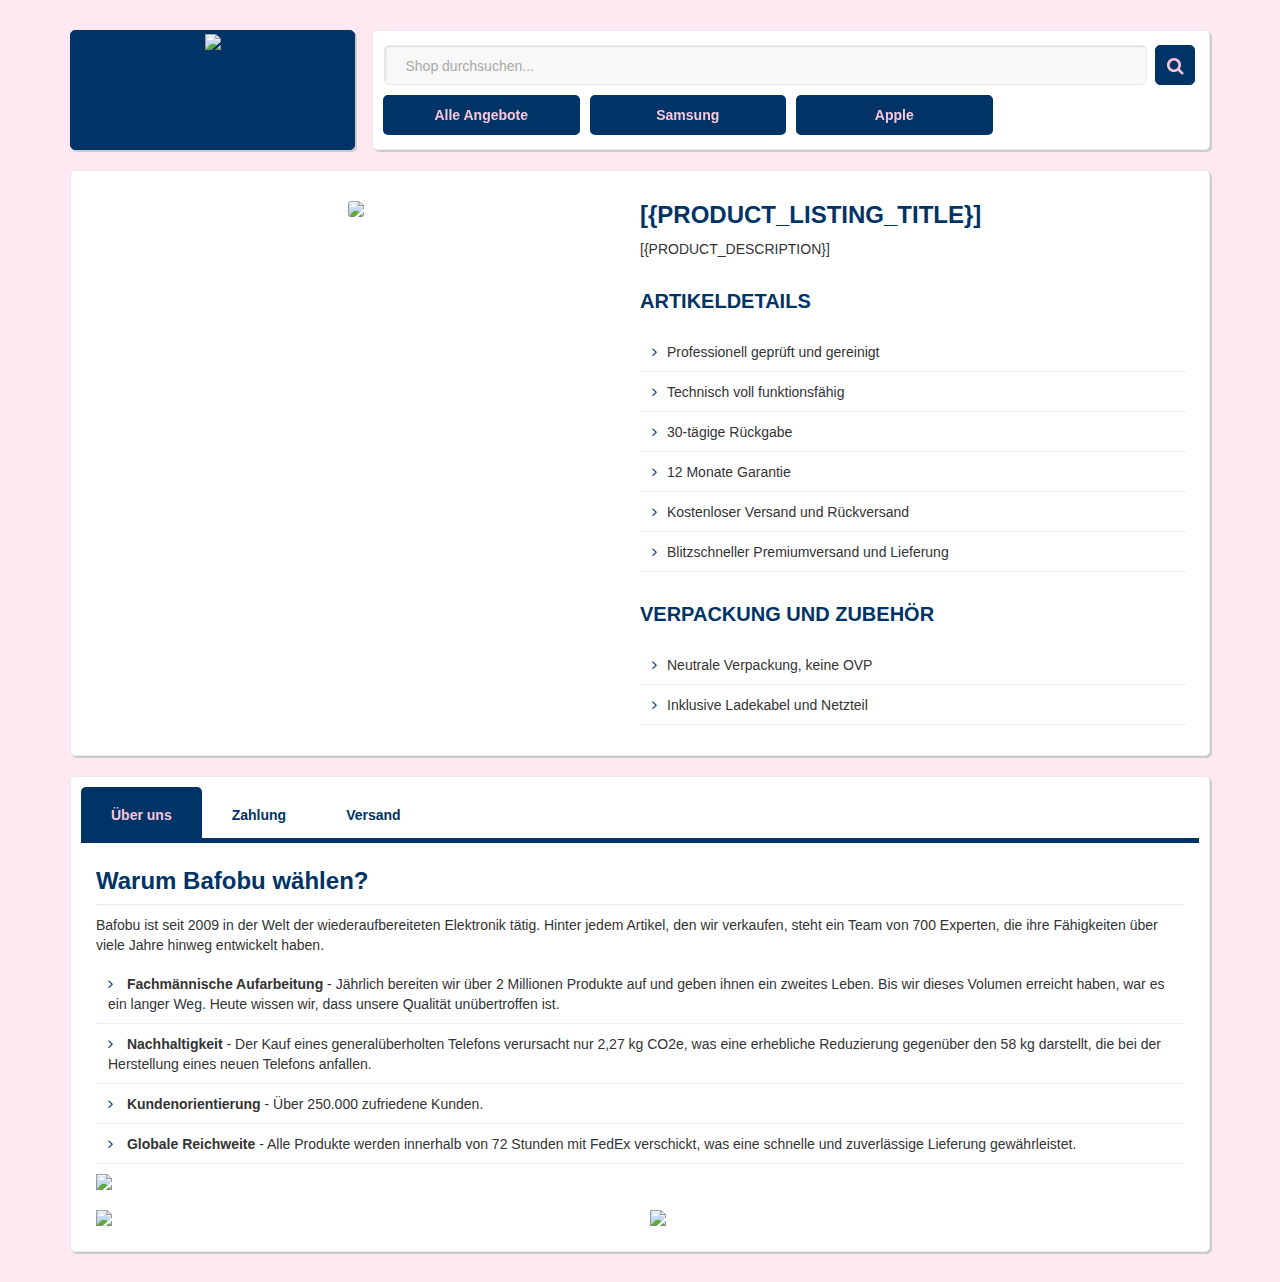
==== ebay_description.html @ 39358f20 "Add files via upload" ====
<!DOCTYPE html>
<html lang="de">
    <head>
        <meta name="copyright" content="WEBMARX" />
        <meta name="author" content="WEBMARX - Digitale Full-Service E-Commerce Agentur" />
        <meta charset="utf-8" />
        <meta name="viewport" content="width=device-width, initial-scale=1.0" />
        <style type="text/css">
            @import url(https://maxcdn.bootstrapcdn.com/bootstrap/3.3.7/css/bootstrap.min.css);
            @import url(https://maxcdn.bootstrapcdn.com/font-awesome/4.7.0/css/font-awesome.min.css);
            @import url(https://fonts.bunny.net/css?family=open-sans:400,400i,700,700i);
            @import url(https://antibura-foxway.github.io/test_rep/ebay_style.css);
        </style>
    </head>
    <body>
        <!-- Hintergrund -->
        <div class="container-fluid bg">
            <!-- Wrapper -->
            <div class="container">
                <!-- Header -->
                <div class="row header">
                    <!-- Logo -->
                    <div class="col-md-3 logo">
                        <img src="https://bafobu.realcommerce.online/img/logo.png" />
                    </div>

                    <!-- Right-Logo -->
                    <div class="col-md-9 box right-logo hidden-xs">
                        <!-- Suche -->
                        <div class="header-suche">
                            <a target="_blank" href="https://www.ebay.de/sch/furbieshop/m.html?_nkw=&_armrs=1&_ipg=&_from="
                                ><div class="suchfeld">Shop durchsuchen...</div>
                                <div class="suchbutton soh"><i class="fa fa-search"></i></div
                            ></a>
                        </div>

                        <!-- Topheader -->
                        <div class="topheader">
                            <ul>
                                <li><a class="soh" target="_blank" href="https://www.ebay.de/usr/furbieshop">Alle Angebote</a></li>
                                <li>
                                    <a
                                        class="soh"
                                        target="_blank"
                                        href="https://www.ebay.de/sch/i.html?_dkr=1&iconV2Request=true&_blrs=recall_filtering&_ssn=furbieshop&store_cat=0&store_name=flip4shop&_oac=1&_nkw=samsung"
                                        >Samsung</a
                                    >
                                </li>
                                <li>
                                    <a
                                        class="soh"
                                        target="_blank"
                                        href="https://www.ebay.de/sch/i.html?_dkr=1&iconV2Request=true&_blrs=recall_filtering&_ssn=furbieshop&store_cat=0&store_name=flip4shop&_oac=1&_nkw=apple"
                                        >Apple</a
                                    >
                                </li>
                            </ul>
                            <!-- Topheader -->
                        </div>

                        <!-- Right-Logo -->
                    </div>

                    <!-- Header -->
                </div>

                <!-- Artikelbeschreibung -->
                <div class="row box menubox">
                    <!-- Artikelbilder -->
                    <div class="col-md-6 artpic">
                        <div class="artikelbilder galerie">
                            <input name="switch" id="slide1" class="anker slide" type="radio" checked="" />
                            <input name="switch" id="slide2" class="anker slide" type="radio" />
                            <input name="switch" id="slide3" class="anker slide" type="radio" />
                            <input name="switch" id="slide4" class="anker slide" type="radio" />

                            <ul>
                                <li class="pic1 img slide"><img src="[{PRODUCT_IMAGE1}]" /></li>
                            </ul>

                            <!-- Artikelbilder -->
                        </div>
                    </div>

                    <!-- Artikeldetails -->
                    <div class="col-md-6 artdsc">
                        <h1>[{PRODUCT_LISTING_TITLE}]</h1>
                        <p>[{PRODUCT_DESCRIPTION}]</p>
                        <h2>Artikeldetails</h2>
                        <ul>
                            <li>Professionell geprüft und gereinigt</li>
                            <li>Technisch voll funktionsfähig</li>
                            <li>30-tägige Rückgabe</li>
                            <li>12 Monate Garantie</li>
                            <li>Kostenloser Versand und Rückversand</li>
                            <li>Blitzschneller Premiumversand und Lieferung</li>
                        </ul>
                        <h2>Verpackung und Zubehör</h2>
                        <ul>
                            <li>Neutrale Verpackung, keine OVP</li>
                            <li>Inklusive Ladekabel und Netzteil</li>
                        </ul>
                    </div>

                    <!-- Artikelbeschreibung -->
                </div>

                <!-- Tabs -->
                <div class="tabs box">
                    <input type="radio" name="tabs" id="tab1" checked="" />
                    <label for="tab1"><span>Über uns</span></label>
                    <input type="radio" name="tabs" id="tab2" />
                    <label for="tab2"><span>Zahlung</span></label>
                    <input type="radio" name="tabs" id="tab3" />
                    <label for="tab3"><span>Versand</span></label>

                    <div id="tab-content1" class="tab-content">
                        <div class="row">
                            <h1>Warum Bafobu wählen?</h1>
                            Bafobu ist seit 2009 in der Welt der wiederaufbereiteten Elektronik tätig. Hinter jedem Artikel, den wir verkaufen, steht ein Team
                            von 700 Experten, die ihre Fähigkeiten über viele Jahre hinweg entwickelt haben.

                            <ul>
                                <li>
                                    <strong>Fachmännische Aufarbeitung</strong> - Jährlich bereiten wir über 2 Millionen Produkte auf und geben ihnen ein
                                    zweites Leben. Bis wir dieses Volumen erreicht haben, war es ein langer Weg. Heute wissen wir, dass unsere Qualität
                                    unübertroffen ist.
                                </li>
                                <li>
                                    <strong>Nachhaltigkeit</strong> - Der Kauf eines generalüberholten Telefons verursacht nur 2,27 kg CO2e, was eine erhebliche
                                    Reduzierung gegenüber den 58 kg darstellt, die bei der Herstellung eines neuen Telefons anfallen.
                                </li>
                                <li>&nbsp;<strong>Kundenorientierung</strong> - Über 250.000 zufriedene Kunden.</li>
                                <li>
                                    <strong>Globale Reichweite</strong> - Alle Produkte werden innerhalb von 72 Stunden mit FedEx verschickt, was eine schnelle
                                    und zuverlässige Lieferung gewährleistet.
                                </li>
                            </ul>
                        </div>
                        <div class="row">
                            <img src="https://bafobu.realcommerce.online/img/facility.jpg" class="img-responsive" />
                            <div class="col-md-6 tab-pic">
                                <img src="https://bafobu.realcommerce.online/img/foxway-IMG_0170-0193.jpg" class="img-responsive" />
                            </div>
                            <div class="col-md-6 tab-pic">
                                <img src="https://bafobu.realcommerce.online/img/foxway-IMG_0115-0183.jpg" class="img-responsive" />
                            </div>
                        </div>
                    </div>
                    <div id="tab-content2" class="tab-content">
                        <div class="row">
                            <div class="col-md-6 artdsc">
                                <h1>Zahlung</h1>
                                Bei eBay gibt es verschiedene Zahlungsmethoden, die Sie nutzen können, um Ihre Einkäufe zu bezahlen. Dazu gehören Kreditkarte,
                                PayPal, Apple Pay (nur über die eBay-App und die mobile Website von eBay), Google Pay, Klarna Rechnung, Klarna Sofortüberweisung
                                und Klarna Ratenkauf.
                            </div>
                            <div class="col-md-6 tab-pic">
                                <img src="https://bafobu.realcommerce.online/img/payment.png" class="img-responsive" />
                            </div>
                        </div>
                    </div>
                    <div id="tab-content3" class="tab-content">
                        <div class="row">
                            <div class="col-md-6 artdsc">
                                <h1>Premiumversand</h1>
                                Wir versenden spätestens am nächsten Werktag mit Fedex Express. Im Regelfall findet die Zustellung in 1-2 Werktagen statt.
                            </div>
                            <div class="col-md-6 tab-pic">
                                <img src="https://bafobu.realcommerce.online/img/fedex.png" class="img-responsive fedex-img" />
                            </div>
                        </div>
                    </div>

                    <!-- Tabs -->
                </div>
                <!-- Wrapper -->
            </div>
            <!-- Hintergrund -->
        </div>
    </body>
</html>
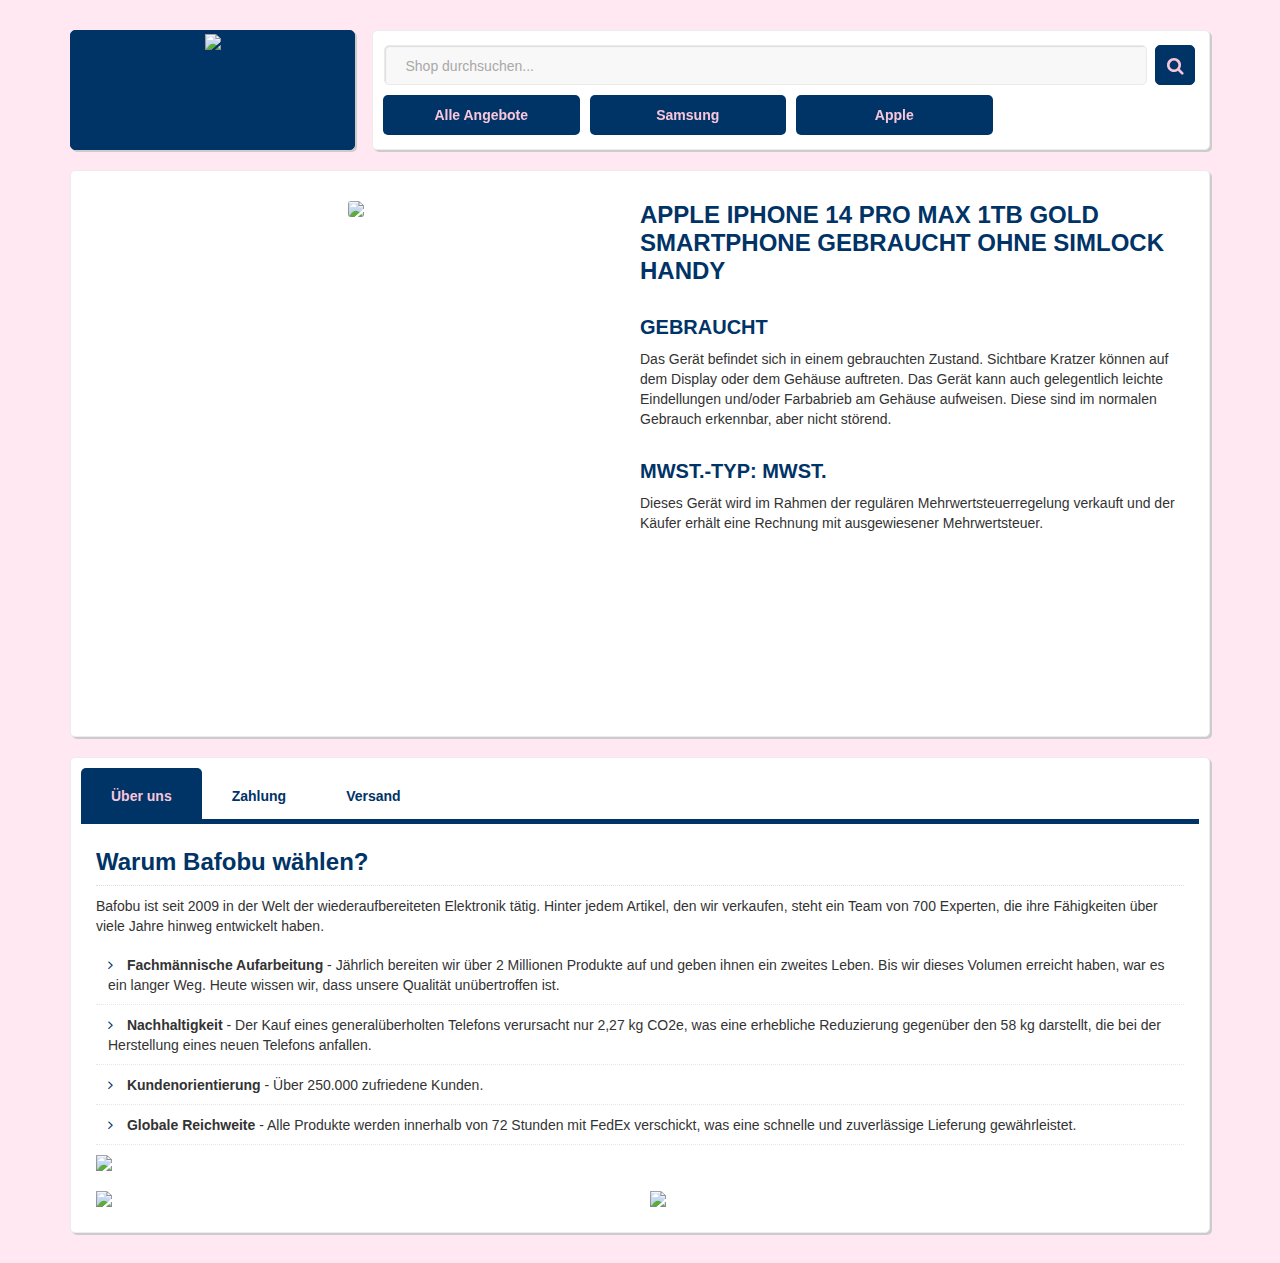
==== commit a5a8e8fd: "Add files via upload" ====
--- a/ebay_description.html
+++ b/ebay_description.html
@@ -22,7 +22,7 @@
                 <div class="row header">
                     <!-- Logo -->
                     <div class="col-md-3 logo">
-                        <img src="https://bafobu.realcommerce.online/img/logo.png" />
+                        <img src="https://rosie-prod.s3.eu-west-1.amazonaws.com/eBayContent/logo.png" />
                     </div>
 
                     <!-- Right-Logo -->
@@ -76,7 +76,7 @@
                             <input name="switch" id="slide4" class="anker slide" type="radio" />
 
                             <ul>
-                                <li class="pic1 img slide"><img src="[{PRODUCT_IMAGE1}]" /></li>
+                                <li class="pic1 img slide"><img src="[{PRODUCT_IMAGE1}]"></li>
                             </ul>
 
                             <!-- Artikelbilder -->
@@ -85,22 +85,11 @@
 
                     <!-- Artikeldetails -->
                     <div class="col-md-6 artdsc">
-                        <h1>[{PRODUCT_LISTING_TITLE}]</h1>
-                        <p>[{PRODUCT_DESCRIPTION}]</p>
-                        <h2>Artikeldetails</h2>
-                        <ul>
-                            <li>Professionell geprüft und gereinigt</li>
-                            <li>Technisch voll funktionsfähig</li>
-                            <li>30-tägige Rückgabe</li>
-                            <li>12 Monate Garantie</li>
-                            <li>Kostenloser Versand und Rückversand</li>
-                            <li>Blitzschneller Premiumversand und Lieferung</li>
-                        </ul>
-                        <h2>Verpackung und Zubehör</h2>
-                        <ul>
-                            <li>Neutrale Verpackung, keine OVP</li>
-                            <li>Inklusive Ladekabel und Netzteil</li>
-                        </ul>
+                        <h1>Apple iPhone 14 Pro Max 1TB Gold Smartphone Gebraucht Ohne Simlock Handy</h1>
+                        <h2>Gebraucht</h2>
+                        <p>Das Gerät befindet sich in einem gebrauchten Zustand. Sichtbare Kratzer können auf dem Display oder dem Gehäuse auftreten. Das Gerät kann auch gelegentlich leichte Eindellungen und/oder Farbabrieb am Gehäuse aufweisen. Diese sind im normalen Gebrauch erkennbar, aber nicht störend.</p>
+                        <h2>MwSt.-Typ: MwSt.</h2>
+                        <p>Dieses Gerät wird im Rahmen der regulären Mehrwertsteuerregelung verkauft und der Käufer erhält eine Rechnung mit ausgewiesener Mehrwertsteuer.</p>
                     </div>
 
                     <!-- Artikelbeschreibung -->
@@ -139,12 +128,12 @@
                             </ul>
                         </div>
                         <div class="row">
-                            <img src="https://bafobu.realcommerce.online/img/facility.jpg" class="img-responsive" />
+                            <img src="https://rosie-prod.s3.eu-west-1.amazonaws.com/eBayContent/facility.jpg" class="img-responsive" />
                             <div class="col-md-6 tab-pic">
-                                <img src="https://bafobu.realcommerce.online/img/foxway-IMG_0170-0193.jpg" class="img-responsive" />
+                                <img src="https://rosie-prod.s3.eu-west-1.amazonaws.com/eBayContent/foxway.jpeg" class="img-responsive" />
                             </div>
                             <div class="col-md-6 tab-pic">
-                                <img src="https://bafobu.realcommerce.online/img/foxway-IMG_0115-0183.jpg" class="img-responsive" />
+                                <img src="https://rosie-prod.s3.eu-west-1.amazonaws.com/eBayContent/foxway2.jpeg" class="img-responsive" />
                             </div>
                         </div>
                     </div>
@@ -157,7 +146,7 @@
                                 und Klarna Ratenkauf.
                             </div>
                             <div class="col-md-6 tab-pic">
-                                <img src="https://bafobu.realcommerce.online/img/payment.png" class="img-responsive" />
+                                <img src="https://rosie-prod.s3.eu-west-1.amazonaws.com/eBayContent/payment.png" class="img-responsive" />
                             </div>
                         </div>
                     </div>
@@ -168,7 +157,7 @@
                                 Wir versenden spätestens am nächsten Werktag mit Fedex Express. Im Regelfall findet die Zustellung in 1-2 Werktagen statt.
                             </div>
                             <div class="col-md-6 tab-pic">
-                                <img src="https://bafobu.realcommerce.online/img/fedex.png" class="img-responsive fedex-img" />
+                                <img src="https://rosie-prod.s3.eu-west-1.amazonaws.com/eBayContent/fedex.png" class="img-responsive fedex-img" />
                             </div>
                         </div>
                     </div>
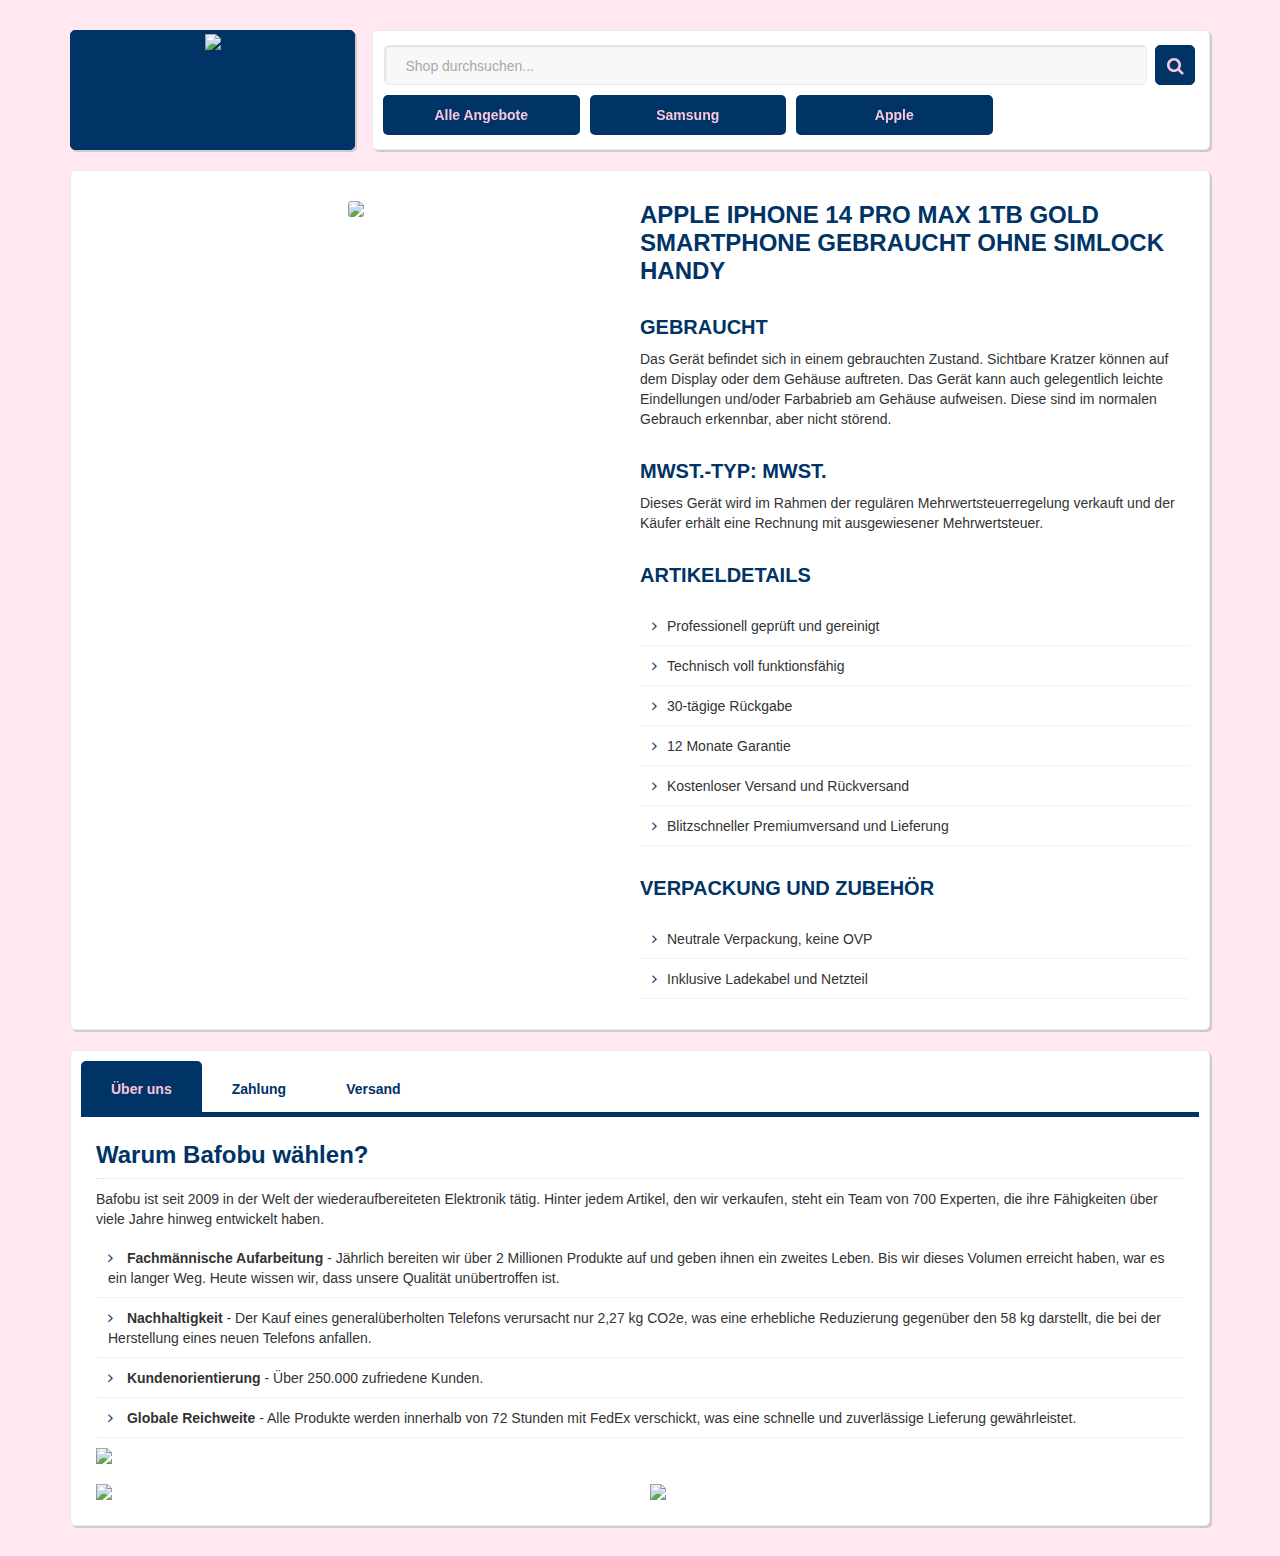
==== commit c0351f3d: "Add files via upload" ====
--- a/ebay_description.html
+++ b/ebay_description.html
@@ -90,6 +90,20 @@
                         <p>Das Gerät befindet sich in einem gebrauchten Zustand. Sichtbare Kratzer können auf dem Display oder dem Gehäuse auftreten. Das Gerät kann auch gelegentlich leichte Eindellungen und/oder Farbabrieb am Gehäuse aufweisen. Diese sind im normalen Gebrauch erkennbar, aber nicht störend.</p>
                         <h2>MwSt.-Typ: MwSt.</h2>
                         <p>Dieses Gerät wird im Rahmen der regulären Mehrwertsteuerregelung verkauft und der Käufer erhält eine Rechnung mit ausgewiesener Mehrwertsteuer.</p>
+                        <h2>Artikeldetails</h2>
+                        <ul>
+                            <li>Professionell geprüft und gereinigt</li>
+                            <li>Technisch voll funktionsfähig</li>
+                            <li>30-tägige Rückgabe</li>
+                            <li>12 Monate Garantie</li>
+                            <li>Kostenloser Versand und Rückversand</li>
+                            <li>Blitzschneller Premiumversand und Lieferung</li>
+                        </ul>
+                        <h2>Verpackung und Zubehör</h2>
+                        <ul>
+                            <li>Neutrale Verpackung, keine OVP</li>
+                            <li>Inklusive Ladekabel und Netzteil</li>
+                        </ul>
                     </div>
 
                     <!-- Artikelbeschreibung -->
